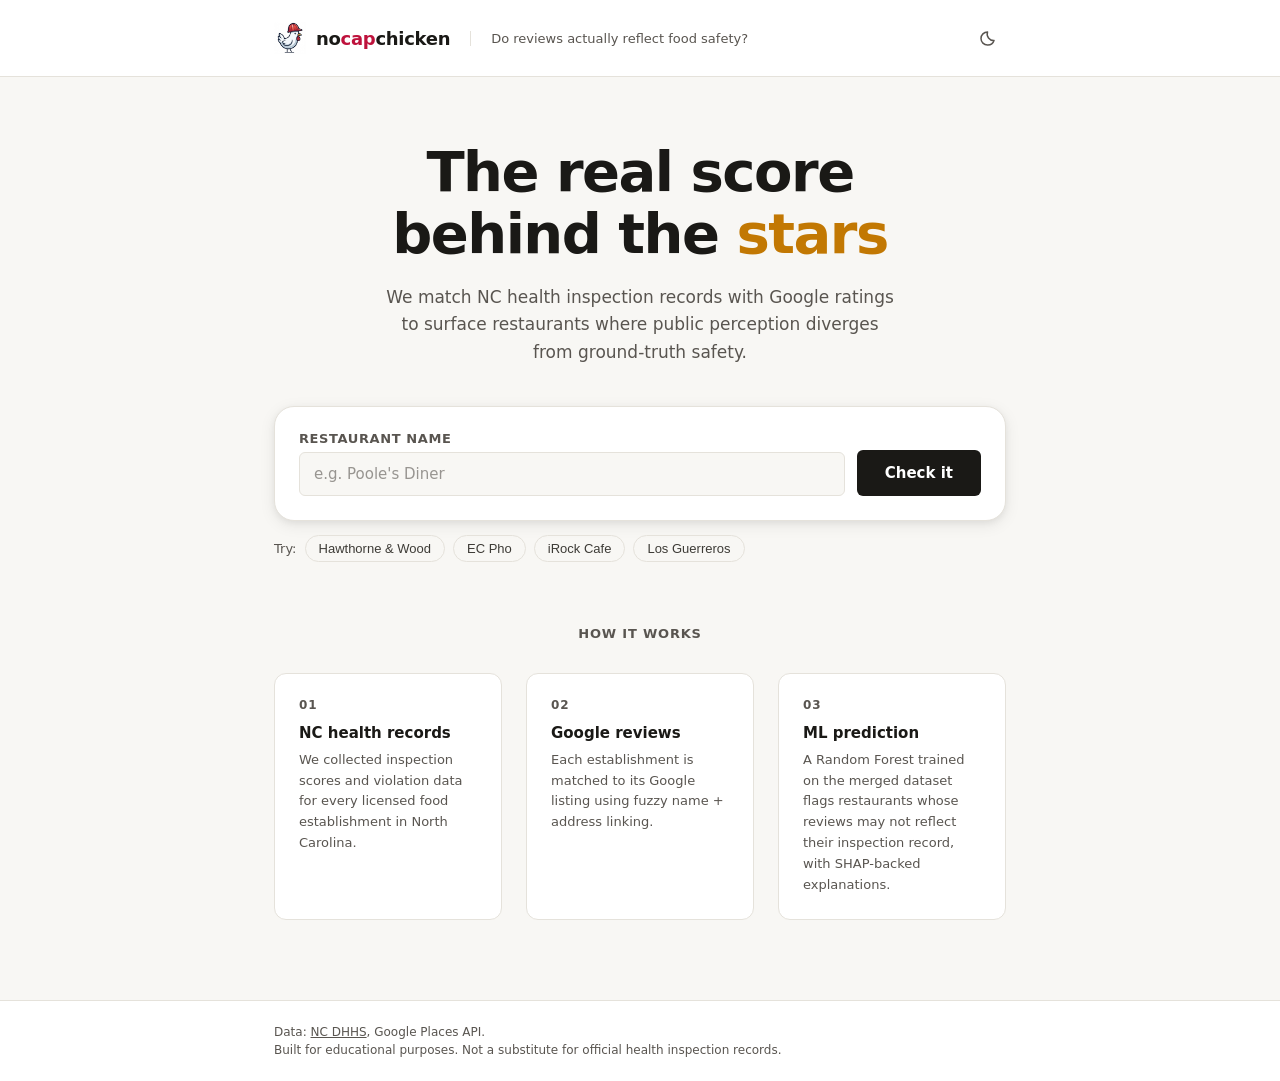
==== docs/index.html @ 93b1cbdc "fix GitHub Pages: logo path, API URLs, and checklist deploy target - Logo referenced logo.png but fi" ====
<!-- AI-assisted (Claude Code, claude.ai) — https://claude.ai -->
<!DOCTYPE html>
<html lang="en">
<head>
  <meta charset="UTF-8" />
  <meta name="viewport" content="width=device-width, initial-scale=1.0" />
  <title>nocapchicken — NC Food Safety Reality Check</title>
  <script>if (localStorage.getItem('theme') === 'dark') document.documentElement.dataset.theme = 'dark';</script>
  <link rel="stylesheet" href="static/css/app.css" />
</head>
<body>

  <!-- ── Header ───────────────────────────────────────────────── -->
  <header class="site-header">
    <div class="container">
      <div class="logo">
        <img src="static/img/logo.jpg" alt="nocapchicken" class="logo-icon" />
        <span class="logo-text">no<span class="logo-cap">cap</span>chicken</span>
      </div>
      <p class="tagline">Do reviews actually reflect food safety?</p>
      <button class="btn-theme" id="themeToggle" aria-label="Enable dark mode" aria-pressed="false" type="button">
        <svg class="icon-moon" width="18" height="18" viewBox="0 0 18 18" fill="none" stroke="currentColor" stroke-width="1.5" stroke-linecap="round" stroke-linejoin="round" aria-hidden="true" focusable="false">
          <path d="M15 11.5A6.5 6.5 0 018.5 3a6.5 6.5 0 100 13A6.5 6.5 0 0015 11.5z"/>
        </svg>
        <svg class="icon-sun" width="18" height="18" viewBox="0 0 18 18" fill="none" stroke="currentColor" stroke-width="1.5" stroke-linecap="round" aria-hidden="true" focusable="false">
          <circle cx="9" cy="9" r="3"/>
          <line x1="9" y1="1.5" x2="9" y2="3"/><line x1="9" y1="15" x2="9" y2="16.5"/>
          <line x1="1.5" y1="9" x2="3" y2="9"/><line x1="15" y1="9" x2="16.5" y2="9"/>
          <line x1="3.44" y1="3.44" x2="4.5" y2="4.5"/><line x1="13.5" y1="13.5" x2="14.56" y2="14.56"/>
          <line x1="3.44" y1="14.56" x2="4.5" y2="13.5"/><line x1="13.5" y1="4.5" x2="14.56" y2="3.44"/>
        </svg>
      </button>
    </div>
  </header>

  <!-- ── Hero / Search ────────────────────────────────────────── -->
  <main class="main">
    <div class="container">

      <section class="hero">
        <h1 class="hero-title">
          The real score<br />behind the <span class="hero-stars">stars</span>
        </h1>
        <p class="hero-sub">
          We match NC health inspection records with Google ratings
          to surface restaurants where public perception diverges from ground-truth safety.
        </p>
      </section>

      <section class="search-section">
        <form class="search-form" id="searchForm" autocomplete="off">
          <div class="search-row">
            <div class="field-wrap">
              <label for="restaurantName">Restaurant name</label>
              <input
                id="restaurantName"
                type="text"
                placeholder="e.g. Poole's Diner"
                list="restaurant-suggestions"
                autocomplete="off"
                required
              />
              <datalist id="restaurant-suggestions"></datalist>
            </div>
            <button class="btn-search" type="submit" aria-label="Check it">
              <span class="btn-text">Check it</span>
              <span class="btn-spinner" aria-hidden="true"></span>
            </button>
          </div>
        </form>
        <div class="examples-row" aria-label="Try an example">
          <span class="examples-label">Try:</span>
          <button class="example-chip" type="button" data-name="Hawthorne &amp; Wood">Hawthorne &amp; Wood</button>
          <button class="example-chip" type="button" data-name="EC Pho Vietnamese Noodle House">EC Pho</button>
          <button class="example-chip" type="button" data-name="iRock Cafe">iRock Cafe</button>
          <button class="example-chip" type="button" data-name="Los Guerreros Mexican Restaurant">Los Guerreros</button>
        </div>
      </section>

      <!-- ── Result card (hidden until query) ─────────────────── -->
      <section class="result-section" id="resultSection" aria-live="polite" aria-atomic="false" hidden>

        <!-- Skeleton state -->
        <div id="resultSkeleton" role="status" aria-label="Loading results" hidden>
          <div class="skeleton-card">
            <div class="skeleton-banner">
              <div class="skeleton-banner-left">
                <div class="skeleton-circle skeleton-bone"></div>
                <div class="skeleton-banner-lines">
                  <div class="skeleton-line skeleton-line--name skeleton-bone"></div>
                  <div class="skeleton-line skeleton-line--loc skeleton-bone"></div>
                </div>
              </div>
              <div class="skeleton-line skeleton-line--conf skeleton-bone"></div>
            </div>
            <div class="skeleton-platforms">
              <div class="skeleton-platform-block">
                <div class="skeleton-line skeleton-line--plabel skeleton-bone"></div>
                <div class="skeleton-line skeleton-line--pvalue skeleton-bone"></div>
                <div class="skeleton-line skeleton-line--pcount skeleton-bone"></div>
              </div>
            </div>
            <div class="skeleton-shap">
              <div class="skeleton-line skeleton-line--title skeleton-bone" style="margin-bottom:6px"></div>
              <div class="skeleton-shap-row">
                <div class="skeleton-line skeleton-line--feature skeleton-bone"></div>
                <div class="skeleton-bar-bg skeleton-bone"></div>
                <div class="skeleton-line skeleton-line--impact skeleton-bone"></div>
              </div>
              <div class="skeleton-shap-row">
                <div class="skeleton-line skeleton-line--feature skeleton-bone"></div>
                <div class="skeleton-bar-bg skeleton-bone" style="max-width:70%"></div>
                <div class="skeleton-line skeleton-line--impact skeleton-bone"></div>
              </div>
              <div class="skeleton-shap-row">
                <div class="skeleton-line skeleton-line--feature skeleton-bone"></div>
                <div class="skeleton-bar-bg skeleton-bone" style="max-width:45%"></div>
                <div class="skeleton-line skeleton-line--impact skeleton-bone"></div>
              </div>
            </div>
          </div>
        </div>

        <!-- Error state -->
        <div class="result-error" id="resultError" role="alert" aria-atomic="true" hidden>
          <p id="errorMessage"></p>
        </div>

        <!-- Success state -->
        <div class="result-card" id="resultCard" hidden>

          <!-- Grade banner -->
          <div class="grade-banner" id="gradeBanner">
            <div class="grade-left">
              <div class="grade-pill-wrap">
                <span class="grade-pill-label">Predicted</span>
                <div class="grade-pill" id="gradePill"></div>
              </div>
              <div class="grade-meta">
                <span class="grade-name" id="gradeName"></span>
                <span class="grade-location" id="gradeLocation"></span>
              </div>
            </div>
            <div class="grade-confidence">
              <span class="data-badge data-badge--predicted">Random Forest</span>
              <span class="confidence-label">Tree vote share</span>
              <span class="confidence-value" id="confidenceValue"></span>
            </div>
          </div>

          <!-- Divergence warning -->
          <div class="divergence-alert" id="divergenceAlert" role="alert" aria-atomic="true" hidden>
            <span class="alert-icon">
              <svg width="20" height="20" viewBox="0 0 20 20" fill="currentColor" aria-hidden="true" focusable="false">
                <path fill-rule="evenodd" d="M8.485 2.495c.673-1.167 2.357-1.167 3.03 0l6.28 10.875c.673 1.167-.17 2.625-1.516 2.625H3.72c-1.347 0-2.189-1.458-1.515-2.625L8.485 2.495zM10 5a.75.75 0 01.75.75v3.5a.75.75 0 01-1.5 0v-3.5A.75.75 0 0110 5zm0 9a1 1 0 100-2 1 1 0 000 2z" clip-rule="evenodd"/>
              </svg>
            </span>
            <div>
              <strong>Reality gap detected.</strong>
              High review ratings mask a predicted poor inspection grade.
              This restaurant may look better online than it is in practice.
            </div>
          </div>

          <!-- Platform ratings -->
          <div class="platforms-row">
            <div class="platform-card" id="googleCard">
              <div class="platform-logo google-logo">Google</div>
              <div class="platform-stars" id="googleStars"></div>
              <div class="platform-count" id="googleCount"></div>
            </div>
          </div>

          <!-- SHAP explanation -->
          <div class="shap-section" id="shapSection">
            <div class="section-header">
              <h3 class="section-title">What's driving this prediction</h3>
              <span class="data-badge data-badge--explained">SHAP</span>
            </div>
            <ul class="shap-list" id="shapList"></ul>
          </div>

          <!-- Sample reviews -->
          <div class="reviews-section" id="reviewsSection">
            <div class="section-header">
              <h3 class="section-title">What people are saying</h3>
              <span class="data-badge data-badge--real">Google</span>
            </div>
            <ul class="reviews-list" id="reviewsList"></ul>
          </div>

        </div><!-- /result-card -->
      </section><!-- /result-section -->

      <!-- ── How it works ──────────────────────────────────────── -->
      <section class="how-section">
        <h2 class="section-title">How it works</h2>
        <div class="steps-grid">
          <div class="step">
            <div class="step-num">01</div>
            <div class="step-body">
              <h4>NC health records</h4>
              <p>We collected inspection scores and violation data for every licensed food establishment in North Carolina.</p>
            </div>
          </div>
          <div class="step">
            <div class="step-num">02</div>
            <div class="step-body">
              <h4>Google reviews</h4>
              <p>Each establishment is matched to its Google listing using fuzzy name + address linking.</p>
            </div>
          </div>
          <div class="step">
            <div class="step-num">03</div>
            <div class="step-body">
              <h4>ML prediction</h4>
              <p>A Random Forest trained on the merged dataset flags restaurants whose reviews may not reflect their inspection record, with SHAP-backed explanations.</p>
            </div>
          </div>
        </div>
      </section>

    </div><!-- /container -->
  </main>

  <footer class="site-footer">
    <div class="container">
      <p>Data: <a href="https://public.cdpehs.com/NCENVPBL/ESTABLISHMENT/ShowESTABLISHMENTTablePage.aspx?ESTTST_CTY=32" target="_blank" rel="noopener">NC DHHS</a>, Google Places API.</p>
      <p>Built for educational purposes. Not a substitute for official health inspection records.</p>
    </div>
  </footer>

  <script src="static/js/app.js"></script>
</body>
</html>
---- docs/static/css/app.css ----
/* AI-assisted (Claude Code, claude.ai) — https://claude.ai */
/* ─────────────────────────────────────────────────────────────
   nocapchicken — app.css
   Palette: near-black text, off-white bg, grade accents
───────────────────────────────────────────────────────────── */

*, *::before, *::after { box-sizing: border-box; margin: 0; padding: 0; }

:root {
  color-scheme: light;
  --bg:          #f8f7f4;
  --surface:     #ffffff;
  --border:      #e5e2db;
  --text:        #1a1916;
  --text-muted:  #595550;
  --accent:      #1a1916;
  --star:        #c27803;

  --grade-a:         #16a34a;
  --grade-a-bg:      #f0fdf4;
  --grade-flagged:   #dc2626;
  --grade-flagged-bg:#fef2f2;

  --radius-sm:   6px;
  --radius-md:   12px;
  --radius-lg:   20px;

  --shadow-sm:   0 1px 3px rgba(0,0,0,.07), 0 1px 2px rgba(0,0,0,.05);
  --shadow-md:   0 4px 16px rgba(0,0,0,.08), 0 2px 6px rgba(0,0,0,.05);
  --shadow-lg:   0 12px 40px rgba(0,0,0,.10), 0 4px 12px rgba(0,0,0,.06);

  --font:        system-ui, -apple-system, BlinkMacSystemFont, sans-serif;

  --btn-bg:      #1a1916;
  --btn-text:    #ffffff;
  --focus-ring:  rgba(26, 25, 22, 0.35);

  --text-secondary: #3d3b36;
  --accent-soft:    #edece8;
}

html { font-size: 16px; -webkit-font-smoothing: antialiased; }

body {
  font-family: var(--font);
  background: var(--bg);
  color: var(--text);
  min-height: 100dvh;
  display: flex;
  flex-direction: column;
}

a { color: inherit; }
a:hover { text-decoration: underline; }

/* ── Layout ──────────────────────────────────────────────── */

.container {
  width: 100%;
  max-width: 780px;
  margin: 0 auto;
  padding: 0 24px;
}

.main { flex: 1; padding-bottom: 80px; }

/* ── Header ──────────────────────────────────────────────── */

.site-header {
  border-bottom: 1px solid var(--border);
  padding: 20px 0;
  background: var(--surface);
}

.site-header .container {
  display: flex;
  align-items: center;
  gap: 20px;
}

.logo {
  display: flex;
  align-items: center;
  gap: 10px;
  text-decoration: none;
}

.logo-icon { width: 32px; height: 32px; max-width: 32px; max-height: 32px; object-fit: contain; flex-shrink: 0; }

.logo-cap { color: #be123c; }

.logo-text {
  font-size: 18px;
  font-weight: 700;
  letter-spacing: -0.3px;
}

.tagline {
  font-size: 13px;
  color: var(--text-muted);
  border-left: 1px solid var(--border);
  padding-left: 20px;
}

.btn-theme {
  display: flex;
  align-items: center;
  justify-content: center;
  width: 36px;
  height: 36px;
  border: none;
  background: none;
  cursor: pointer;
  color: var(--text-muted);
  border-radius: var(--radius-sm);
  transition: color .15s, background-color .15s;
  margin-left: auto;
  flex-shrink: 0;
}

.btn-theme:hover { color: var(--text); background: var(--border); }

/* Show moon in light mode (click → go dark), sun in dark mode (click → go light) */
.btn-theme .icon-sun  { display: none; }
.btn-theme .icon-moon { display: block; }

html[data-theme="dark"] .btn-theme .icon-sun  { display: block; }
html[data-theme="dark"] .btn-theme .icon-moon { display: none; }

/* ── Hero ────────────────────────────────────────────────── */

.hero {
  padding: 64px 0 40px;
  text-align: center;
}

.hero-stars { color: var(--star); }

.hero-title {
  font-size: clamp(36px, 6vw, 56px);
  font-weight: 700;
  letter-spacing: -1.5px;
  line-height: 1.1;
  margin-bottom: 20px;
}

.hero-sub {
  font-size: 17px;
  color: var(--text-muted);
  max-width: 520px;
  margin: 0 auto;
  line-height: 1.6;
}

/* ── Search form ─────────────────────────────────────────── */

.search-section {
  margin-bottom: 48px;
}

.search-form {
  background: var(--surface);
  border: 1px solid var(--border);
  border-radius: var(--radius-lg);
  padding: 24px;
  box-shadow: var(--shadow-md);
}

.search-row {
  display: flex;
  gap: 12px;
  align-items: flex-end;
  flex-wrap: wrap;
}

.field-wrap {
  display: flex;
  flex-direction: column;
  gap: 6px;
  flex: 2;
  min-width: 180px;
}

label {
  font-size: 13px;
  font-weight: 600;
  text-transform: uppercase;
  letter-spacing: 0.6px;
  color: var(--text-muted);
}

input[type="text"] {
  width: 100%;
  padding: 12px 14px;
  font-family: var(--font);
  font-size: 15px;
  border: 1.5px solid var(--border);
  border-radius: var(--radius-sm);
  background: var(--bg);
  color: var(--text);
  outline: none;
  transition: border-color .15s;
}

input[type="text"]:focus {
  border-color: var(--accent);
  box-shadow: 0 0 0 3px var(--focus-ring);
}

input[type="text"]::placeholder { color: var(--text-muted); opacity: .6; }

.btn-search {
  padding: 12px 28px;
  background: var(--btn-bg);
  color: var(--btn-text);
  border: none;
  border-radius: var(--radius-sm);
  font-family: var(--font);
  font-size: 15px;
  font-weight: 600;
  cursor: pointer;
  display: flex;
  align-items: center;
  justify-content: center;
  gap: 8px;
  white-space: nowrap;
  transition: opacity .15s, transform .1s;
  height: 46px;
  align-self: flex-end;
  position: relative;
}

.btn-search:hover { opacity: .85; }
.btn-search:active { transform: scale(.98); }

.btn-search.loading .btn-text { opacity: 0; }
.btn-search.loading .btn-spinner { display: block; }

.examples-row {
  display: flex; flex-wrap: wrap; align-items: center;
  gap: 8px; margin-top: 14px;
}
.examples-label {
  font-size: 13px; color: var(--text-muted); font-weight: 500;
}
.example-chip {
  background: none; border: 1px solid var(--border);
  border-radius: 20px; padding: 5px 13px;
  font-size: 13px; color: var(--text-secondary);
  cursor: pointer; transition: background .15s, border-color .15s, color .15s;
  white-space: nowrap;
}
.example-chip:hover {
  background: var(--accent-soft); border-color: var(--accent);
  color: var(--accent);
}

.btn-spinner {
  display: none;
  width: 18px;
  height: 18px;
  border: 2px solid rgba(255,255,255,.35);
  border-top-color: #fff;
  border-radius: 50%;
  animation: spin .7s linear infinite;
  position: absolute;
  inset: 0;
  margin: auto;
}

@keyframes spin { to { transform: rotate(360deg); } }

/* ── Skeleton loading ────────────────────────────────────── */

@keyframes shimmer {
  0%   { background-position: -600px 0; }
  100% { background-position:  600px 0; }
}

.skeleton-bone {
  background: linear-gradient(90deg, var(--border) 25%, #ebe8e1 50%, var(--border) 75%);
  background-size: 600px 100%;
  animation: shimmer 1.5s infinite linear;
  border-radius: var(--radius-sm);
}

.skeleton-card {
  background: var(--surface);
  border: 1px solid var(--border);
  border-radius: var(--radius-lg);
  overflow: hidden;
  box-shadow: var(--shadow-lg);
}

.skeleton-banner {
  display: flex;
  align-items: center;
  justify-content: space-between;
  padding: 28px 32px;
  border-bottom: 1px solid var(--border);
}

.skeleton-banner-left  { display: flex; align-items: center; gap: 20px; }
.skeleton-banner-lines { display: flex; flex-direction: column; gap: 8px; }

.skeleton-circle { width: 72px; height: 72px; border-radius: 50%; flex-shrink: 0; }

.skeleton-line           { height: 14px; }
.skeleton-line--name     { width: 180px; }
.skeleton-line--loc      { width: 110px; height: 12px; }
.skeleton-line--conf     { width: 64px;  height: 28px; }
.skeleton-line--plabel   { width: 36px;  height: 12px; }
.skeleton-line--pvalue   { width: 80px;  height: 22px; }
.skeleton-line--pcount   { width: 100px; height: 10px; }
.skeleton-line--feature  { width: 120px; flex-shrink: 0; }
.skeleton-line--impact   { width: 40px;  flex-shrink: 0; }
.skeleton-line--title    { width: 220px; height: 12px; }

.skeleton-platforms {
  display: flex;
  border-bottom: 1px solid var(--border);
}

.skeleton-platform-block {
  flex: 1;
  padding: 24px;
  display: flex;
  flex-direction: column;
  gap: 8px;
  border-right: 1px solid var(--border);
}
.skeleton-platform-block:last-child { border-right: none; }

.skeleton-shap {
  padding: 28px 32px;
  display: flex;
  flex-direction: column;
  gap: 10px;
}

.skeleton-shap-row { display: flex; align-items: center; gap: 12px; }

.skeleton-bar-bg { flex: 1; height: 8px; border-radius: 99px; }

/* ── Data source badges ──────────────────────────────────── */

.section-header {
  display: flex;
  align-items: center;
  justify-content: space-between;
  margin-bottom: 16px;
}

.section-header .section-title { margin-bottom: 0; }

.data-badge {
  font-size: 11px;
  font-weight: 600;
  padding: 2px 8px;
  border-radius: 99px;
  letter-spacing: 0.2px;
  flex-shrink: 0;
}

.data-badge--predicted { background: #dbeafe; color: #1e3a5f; }
.data-badge--real      { background: #d1fae5; color: #065f46; }
.data-badge--explained { background: #ede9fe; color: #3b0764; }

/* ── Result card ─────────────────────────────────────────── */

.result-section { margin-bottom: 64px; }

.result-error {
  background: var(--grade-flagged-bg);
  border: 1px solid #fca5a5;
  border-radius: var(--radius-md);
  padding: 16px 20px;
  color: var(--grade-flagged);
  font-size: 15px;
}

.result-card {
  background: var(--surface);
  border: 1px solid var(--border);
  border-radius: var(--radius-lg);
  overflow: hidden;
  box-shadow: var(--shadow-lg);
  animation: slideUp .3s ease;
}

@keyframes slideUp {
  from { opacity: 0; transform: translateY(12px); }
  to   { opacity: 1; transform: translateY(0); }
}

/* Grade banner */

.grade-banner {
  display: flex;
  align-items: center;
  justify-content: space-between;
  padding: 28px 32px;
  border-bottom: 1px solid var(--border);
}

.grade-left { display: flex; align-items: center; gap: 20px; }

.grade-pill-wrap { display: flex; flex-direction: column; align-items: center; gap: 4px; }

.grade-pill-label {
  font-size: 10px;
  font-weight: 700;
  text-transform: uppercase;
  letter-spacing: .8px;
  color: var(--text-muted);
}

.grade-pill {
  width: 72px;
  height: 72px;
  border-radius: 50%;
  display: flex;
  align-items: center;
  justify-content: center;
  font-size: 32px;
  font-weight: 700;
  flex-shrink: 0;
}

.grade-pill.grade-A       { background: var(--grade-a-bg);       color: var(--grade-a); }
.grade-pill.grade-Flagged { background: var(--grade-flagged-bg); color: var(--grade-flagged); }
.grade-pill.grade-unknown { background: #f3f4f6; color: #9ca3af; }

.grade-meta { display: flex; flex-direction: column; gap: 4px; }

.grade-name {
  font-size: 20px;
  font-weight: 700;
  letter-spacing: -0.3px;
}

.grade-location { font-size: 14px; color: var(--text-muted); }

.grade-confidence {
  display: flex;
  flex-direction: column;
  align-items: flex-end;
  gap: 4px;
}

.confidence-label {
  font-size: 11px;
  font-weight: 600;
  text-transform: uppercase;
  letter-spacing: .5px;
  color: var(--text-muted);
}

.confidence-value {
  font-size: 28px;
  font-weight: 700;
  letter-spacing: -0.5px;
}

/* Divergence alert */

.divergence-alert {
  display: flex;
  align-items: flex-start;
  gap: 14px;
  background: #fff7ed;
  border-bottom: 1px solid #fed7aa;
  padding: 18px 32px;
  font-size: 14px;
  line-height: 1.5;
  color: #92400e;
}

.alert-icon { font-size: 20px; flex-shrink: 0; margin-top: 1px; }

/* Platform ratings */

.platforms-row {
  display: flex;
  align-items: stretch;
  gap: 0;
  border-bottom: 1px solid var(--border);
}

.platform-card {
  flex: 1;
  padding: 24px;
  display: flex;
  flex-direction: column;
  gap: 6px;
  border-right: 1px solid var(--border);
}

.platform-card:last-child { border-right: none; }

.platform-logo {
  font-size: 12px;
  font-weight: 700;
  text-transform: uppercase;
  letter-spacing: .8px;
}

.google-logo { color: #4285f4; }

.platform-stars {
  font-size: 22px;
  font-weight: 700;
  letter-spacing: -0.5px;
}

.star-glyph { color: var(--star); }

.platform-count { font-size: 12px; color: var(--text-muted); }

/* SHAP section */

.shap-section,
.reviews-section {
  padding: 28px 32px;
  border-bottom: 1px solid var(--border);
}

.reviews-section { border-bottom: none; }

.section-title {
  font-size: 13px;
  font-weight: 700;
  text-transform: uppercase;
  letter-spacing: .8px;
  color: var(--text-muted);
  margin-bottom: 16px;
}

.shap-list {
  list-style: none;
  display: flex;
  flex-direction: column;
  gap: 8px;
}

.shap-item {
  display: flex;
  align-items: center;
  gap: 12px;
}

.shap-feature {
  font-size: 14px;
  font-weight: 500;
  width: 200px;
  flex-shrink: 0;
  text-transform: capitalize;
}

.shap-bar-wrap {
  flex: 1;
  height: 8px;
  background: var(--border);
  border-radius: 99px;
  overflow: hidden;
}

.shap-bar {
  height: 100%;
  border-radius: 99px;
  transition: width .4s ease;
}

.shap-bar.positive { background: var(--grade-a); }
.shap-bar.negative { background: var(--grade-flagged); }

.shap-impact {
  font-size: 13px;
  font-weight: 600;
  width: 56px;
  text-align: right;
  flex-shrink: 0;
}

/* Reviews */

.reviews-list {
  list-style: none;
  display: flex;
  flex-direction: column;
  gap: 12px;
}

.review-item {
  background: var(--bg);
  border-radius: var(--radius-sm);
  padding: 14px 16px;
  font-size: 14px;
  line-height: 1.6;
  color: var(--text-muted);
  border-left: 3px solid var(--border);
}

/* ── How it works ────────────────────────────────────────── */

.how-section { padding: 16px 0 0; }

.how-section .section-title {
  text-align: center;
  margin-bottom: 32px;
}

.steps-grid {
  display: grid;
  grid-template-columns: repeat(3, 1fr);
  gap: 24px;
}

.step {
  background: var(--surface);
  border: 1px solid var(--border);
  border-radius: var(--radius-md);
  padding: 24px;
}

.step-num {
  font-size: 12px;
  font-weight: 700;
  color: var(--text-muted);
  letter-spacing: 1px;
  margin-bottom: 12px;
}

.step h4 {
  font-size: 15px;
  font-weight: 700;
  margin-bottom: 8px;
}

.step p {
  font-size: 13px;
  color: var(--text-muted);
  line-height: 1.6;
}

/* ── Footer ──────────────────────────────────────────────── */

.site-footer {
  border-top: 1px solid var(--border);
  padding: 24px 0;
  background: var(--surface);
}

.site-footer .container {
  display: flex;
  flex-direction: column;
  gap: 4px;
}

.site-footer p {
  font-size: 12px;
  color: var(--text-muted);
}

/* ── Dark mode (opt-in via toggle) ───────────────────────── */

html[data-theme="dark"] {
  color-scheme: dark;
  --bg:         #1c1c1e;
  --surface:    #2c2c2e;
  --border:     #3a3a3c;
  --text:       #f2f2f7;
  --text-muted: #aeaeb2;
  --accent:     #f2f2f7;
  --star:       #ffd60a;

  --grade-a:         #30d158;
  --grade-a-bg:      #0d2318;
  --grade-flagged:   #ff453a;
  --grade-flagged-bg:#2d0d0d;

  --btn-bg:       #636366;
  --focus-ring:   rgba(242, 242, 247, 0.35);

  --text-secondary: #c7c7cc;
  --accent-soft:    #3a3a3c;
}

html[data-theme="dark"] .data-badge--predicted { background: #1c2d4a; color: #90c4f9; }
html[data-theme="dark"] .data-badge--real      { background: #0d2318; color: #30d158; }
html[data-theme="dark"] .data-badge--explained { background: #2d1a4a; color: #bf5af2; }

html[data-theme="dark"] .divergence-alert {
  background: #2d1a00;
  border-bottom-color: #6b3d00;
  color: #ffd60a;
}

html[data-theme="dark"] .result-error { border-color: #7a2020; }

html[data-theme="dark"] .review-item { background: var(--bg); }

html[data-theme="dark"] .skeleton-bone {
  background: linear-gradient(90deg, #3a3a3c 25%, #48484a 50%, #3a3a3c 75%);
  background-size: 600px 100%;
  animation: shimmer 1.5s infinite linear;
}

/* ── Accessibility ───────────────────────────────────────── */

@media (prefers-reduced-motion: reduce) {
  *, *::before, *::after {
    animation-duration: 0.01ms !important;
    transition-duration: 0.01ms !important;
  }
}

/* ── Responsive ──────────────────────────────────────────── */

@media (max-width: 600px) {
  .hero { padding: 40px 0 28px; }
  .hero-title { font-size: 36px; letter-spacing: -1px; }

  .search-row { flex-direction: column; }
  .field-wrap { min-width: 100%; }
  .btn-search { width: 100%; justify-content: center; }

  .grade-banner { flex-direction: column; align-items: flex-start; gap: 16px; }
  .grade-confidence { align-items: flex-start; }

  .platforms-row { flex-direction: column; }
  .platform-card { border-right: none; border-bottom: 1px solid var(--border); }

  .steps-grid { grid-template-columns: 1fr; }

  .shap-section, .reviews-section, .grade-banner, .divergence-alert { padding: 20px 20px; }
}
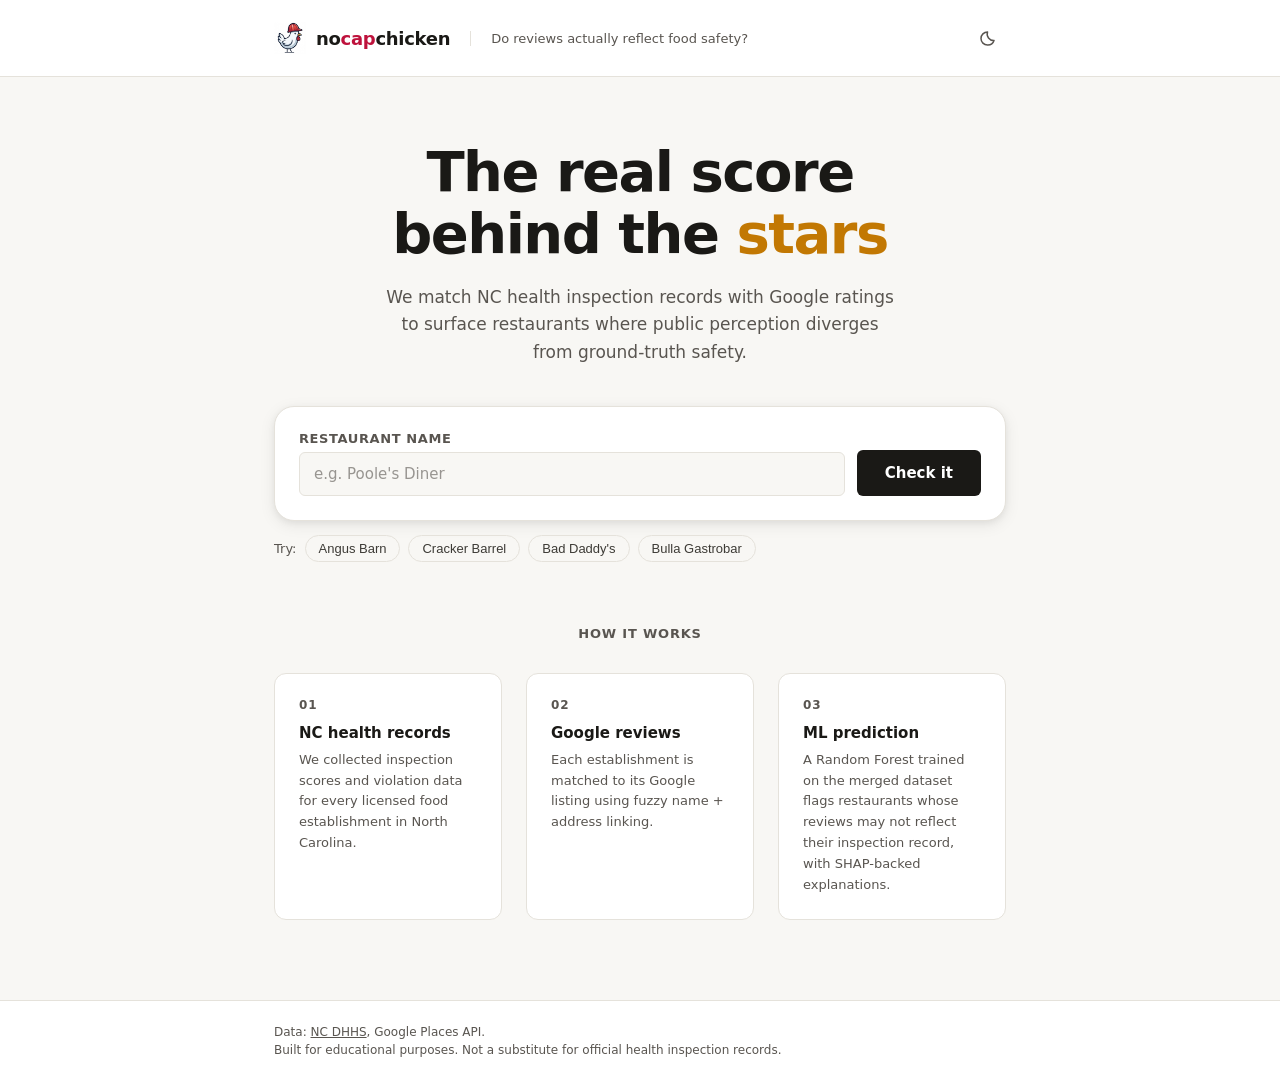
==== commit 555c7929: "polish docs, examples, and deployment clarity - Add badges (Render, GitHub Pages, Python) to README " ====
--- a/docs/index.html
+++ b/docs/index.html
@@ -70,10 +70,10 @@
         </form>
         <div class="examples-row" aria-label="Try an example">
           <span class="examples-label">Try:</span>
-          <button class="example-chip" type="button" data-name="Hawthorne &amp; Wood">Hawthorne &amp; Wood</button>
-          <button class="example-chip" type="button" data-name="EC Pho Vietnamese Noodle House">EC Pho</button>
-          <button class="example-chip" type="button" data-name="iRock Cafe">iRock Cafe</button>
-          <button class="example-chip" type="button" data-name="Los Guerreros Mexican Restaurant">Los Guerreros</button>
+          <button class="example-chip" type="button" data-name="Angus Barn">Angus Barn</button>
+          <button class="example-chip" type="button" data-name="Cracker Barrel Old Country Store">Cracker Barrel</button>
+          <button class="example-chip" type="button" data-name="Bad Daddy's Burger Bar">Bad Daddy's</button>
+          <button class="example-chip" type="button" data-name="Bulla Gastrobar Charlotte">Bulla Gastrobar</button>
         </div>
       </section>
 
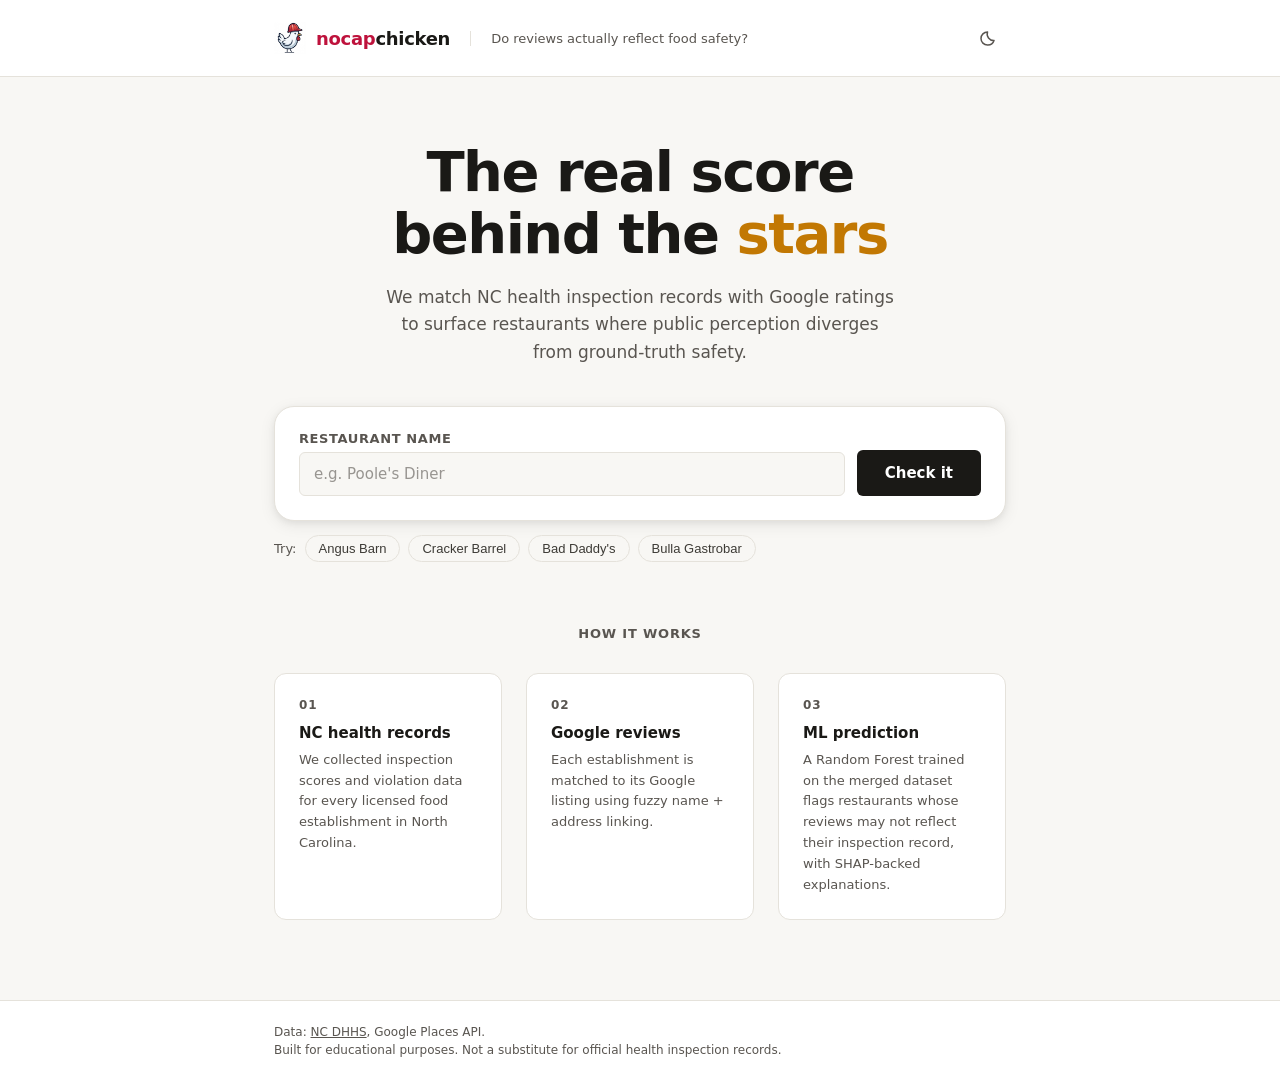
==== commit 9bbcbbf6: "highlight 'nocap' instead of just 'cap' in logo The idiom is 'no cap' — highlighting the full phrase" ====
--- a/docs/index.html
+++ b/docs/index.html
@@ -15,7 +15,7 @@
     <div class="container">
       <div class="logo">
         <img src="static/img/logo.jpg" alt="nocapchicken" class="logo-icon" />
-        <span class="logo-text">no<span class="logo-cap">cap</span>chicken</span>
+        <span class="logo-text"><span class="logo-cap">nocap</span>chicken</span>
       </div>
       <p class="tagline">Do reviews actually reflect food safety?</p>
       <button class="btn-theme" id="themeToggle" aria-label="Enable dark mode" aria-pressed="false" type="button">
--- a/docs/static/css/app.css
+++ b/docs/static/css/app.css
@@ -465,6 +465,10 @@
 /* Divergence alert */
 
 .divergence-alert {
+  display: none;
+}
+
+.divergence-alert:not([hidden]) {
   display: flex;
   align-items: flex-start;
   gap: 14px;
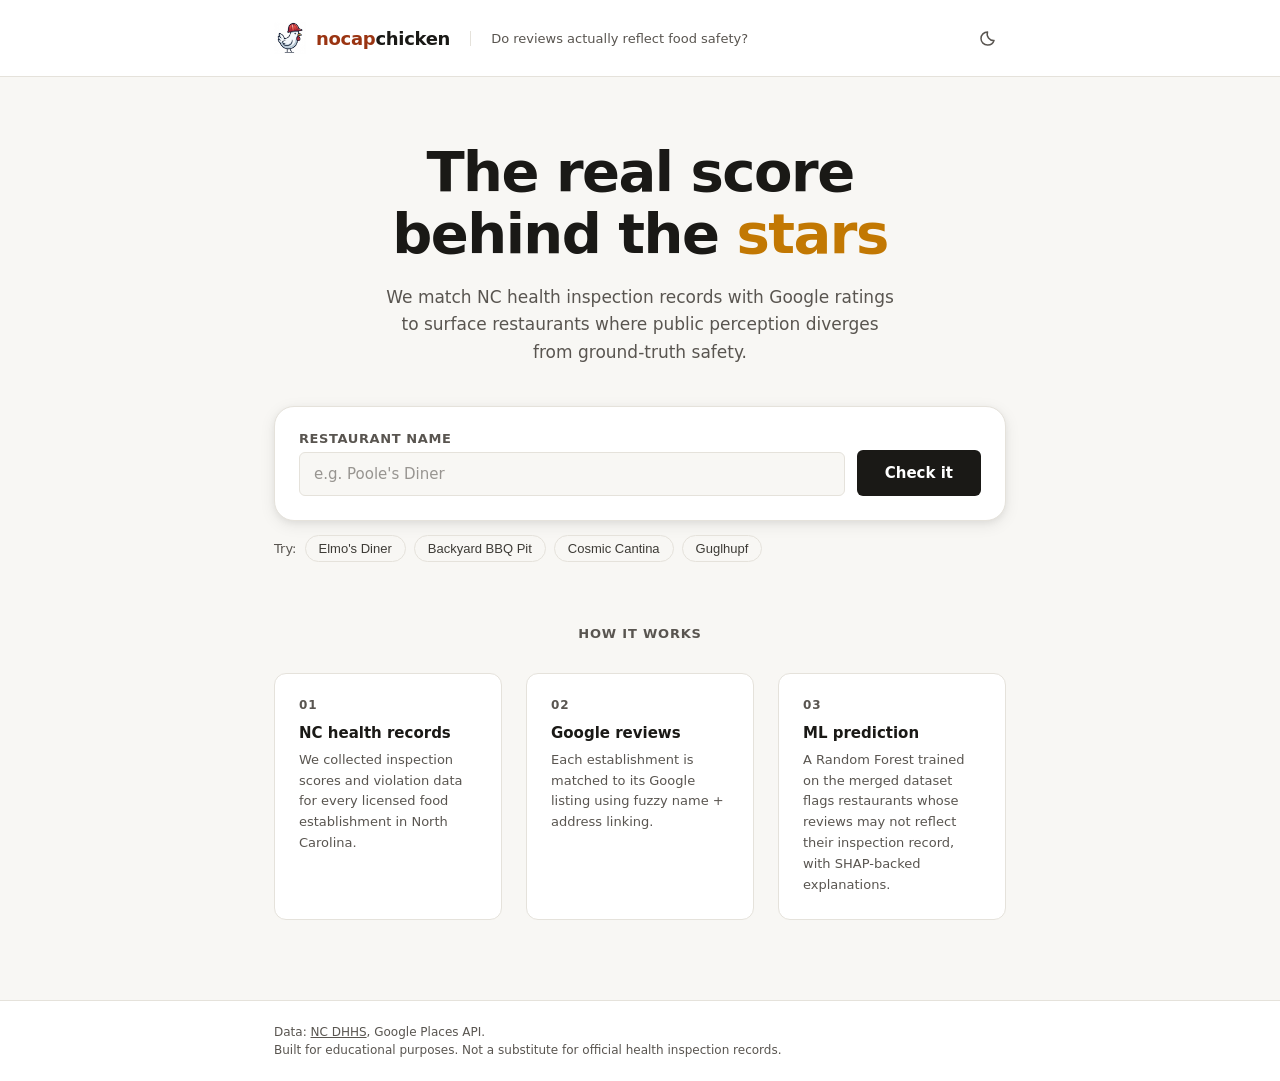
==== commit 8ca84819: "swap example chips to Durham restaurants familiar to Duke students Elmo's Diner (A), Backyard BBQ Pi" ====
--- a/docs/index.html
+++ b/docs/index.html
@@ -70,10 +70,10 @@
         </form>
         <div class="examples-row" aria-label="Try an example">
           <span class="examples-label">Try:</span>
-          <button class="example-chip" type="button" data-name="Angus Barn">Angus Barn</button>
-          <button class="example-chip" type="button" data-name="Cracker Barrel Old Country Store">Cracker Barrel</button>
-          <button class="example-chip" type="button" data-name="Bad Daddy's Burger Bar">Bad Daddy's</button>
-          <button class="example-chip" type="button" data-name="Bulla Gastrobar Charlotte">Bulla Gastrobar</button>
+          <button class="example-chip" type="button" data-name="Elmo's Diner">Elmo's Diner</button>
+          <button class="example-chip" type="button" data-name="Backyard BBQ Pit">Backyard BBQ Pit</button>
+          <button class="example-chip" type="button" data-name="Cosmic Cantina">Cosmic Cantina</button>
+          <button class="example-chip" type="button" data-name="Guglhupf Restaurant">Guglhupf</button>
         </div>
       </section>
 
--- a/docs/static/css/app.css
+++ b/docs/static/css/app.css
@@ -87,7 +87,7 @@
 
 .logo-icon { width: 32px; height: 32px; max-width: 32px; max-height: 32px; object-fit: contain; flex-shrink: 0; }
 
-.logo-cap { color: #be123c; }
+.logo-cap { color: #9a3412; }
 
 .logo-text {
   font-size: 18px;
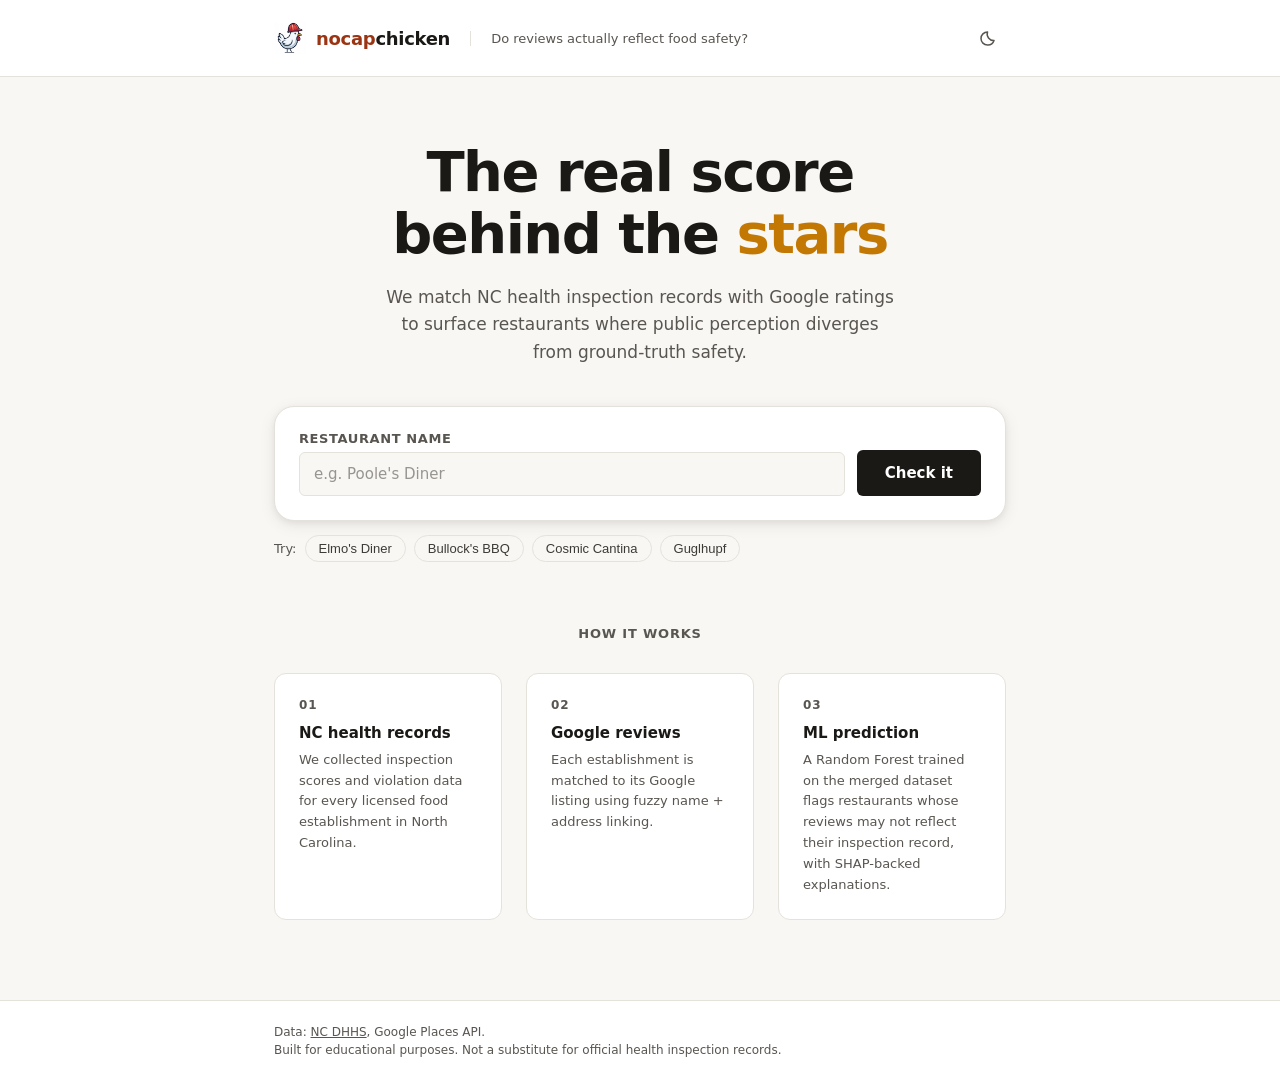
==== commit 40fa0189: "show actual DHHS grade alongside predicted grade Display the latest inspection grade from NC DHHS re" ====
--- a/docs/index.html
+++ b/docs/index.html
@@ -71,7 +71,7 @@
         <div class="examples-row" aria-label="Try an example">
           <span class="examples-label">Try:</span>
           <button class="example-chip" type="button" data-name="Elmo's Diner">Elmo's Diner</button>
-          <button class="example-chip" type="button" data-name="Backyard BBQ Pit">Backyard BBQ Pit</button>
+          <button class="example-chip" type="button" data-name="Bullock's Bar-B-Cue">Bullock's BBQ</button>
           <button class="example-chip" type="button" data-name="Cosmic Cantina">Cosmic Cantina</button>
           <button class="example-chip" type="button" data-name="Guglhupf Restaurant">Guglhupf</button>
         </div>
@@ -135,6 +135,10 @@
               <div class="grade-pill-wrap">
                 <span class="grade-pill-label">Predicted</span>
                 <div class="grade-pill" id="gradePill"></div>
+              </div>
+              <div class="grade-pill-wrap" id="actualGradeWrap" hidden>
+                <span class="grade-pill-label">Actual (DHHS)</span>
+                <div class="grade-pill" id="actualGradePill"></div>
               </div>
               <div class="grade-meta">
                 <span class="grade-name" id="gradeName"></span>
